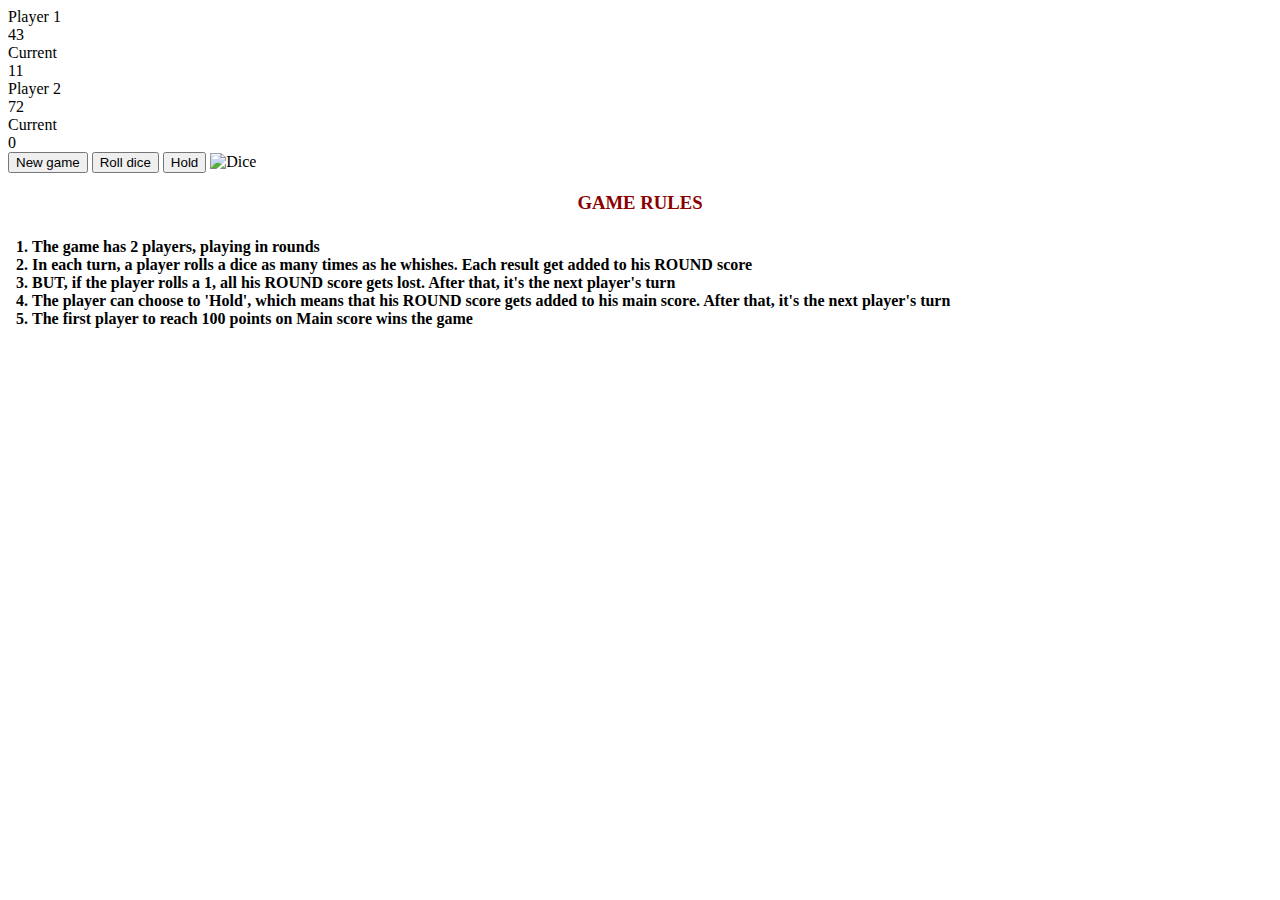
==== game.html @ 584fe74d "Add files via upload" ====
<!DOCTYPE html>
<html lang="en">
    <head>
        <meta charset="UTF-8">
        <link href="https://fonts.googleapis.com/css?family=Lato:100,300,600" rel="stylesheet" type="text/css">
        <link href="http://code.ionicframework.com/ionicons/2.0.1/css/ionicons.min.css" rel="stylesheet" type="text/css">
        <link type="text/css" rel="stylesheet" href="css/style.css">
        
        <title>Pig Game</title>
    </head>

    <body>

	
        <div class="wrapper clearfix">
		
            <div class="player-0-panel active">
                <div class="player-name" id="name-0">Player 1</div>
                <div class="player-score" id="score-0">43</div>
                <div class="player-current-box">
                    <div class="player-current-label">Current</div>
                    <div class="player-current-score" id="current-0">11</div>
                </div>
            </div>
            
            <div class="player-1-panel">
                <div class="player-name" id="name-1">Player 2</div>
                <div class="player-score" id="score-1">72</div>
                <div class="player-current-box">
                    <div class="player-current-label">Current</div>
                    <div class="player-current-score" id="current-1">0</div>
                </div>
            </div>
            
            <button class="btn-new"><i class="ion-ios-plus-outline"></i>New game</button>
            <button class="btn-roll"><i class="ion-ios-loop"></i>Roll dice</button>
            <button class="btn-hold"><i class="ion-ios-download-outline"></i>Hold</button>
            
            <img src="img/dice-5.png" alt="Dice" class="dice">
			
			<div style="text-align :center;">
		<h3 style="font-weight:800;color:darkred;"> GAME RULES </h3>
<ol style="margin:20px;text-align:left;font-weight:800;padding:4px;color:black">

<li>The game has 2 players, playing in rounds </li>
<li>In each turn, a player rolls a dice as many times as he whishes. Each result get added to his ROUND score </li>
<li>BUT, if the player rolls a 1, all his ROUND score gets lost. After that, it's the next player's turn</li>
<li>The player can choose to 'Hold', which means that his ROUND score gets added to his main score. After that, it's the next player's turn</li>
<li>The first player to reach 100 points on Main score wins the game</li>
</ul>

		
		</div>
		
        </div>
        
		
		
        <script src="js/gameapp.js"></script>
    </body>
</html>
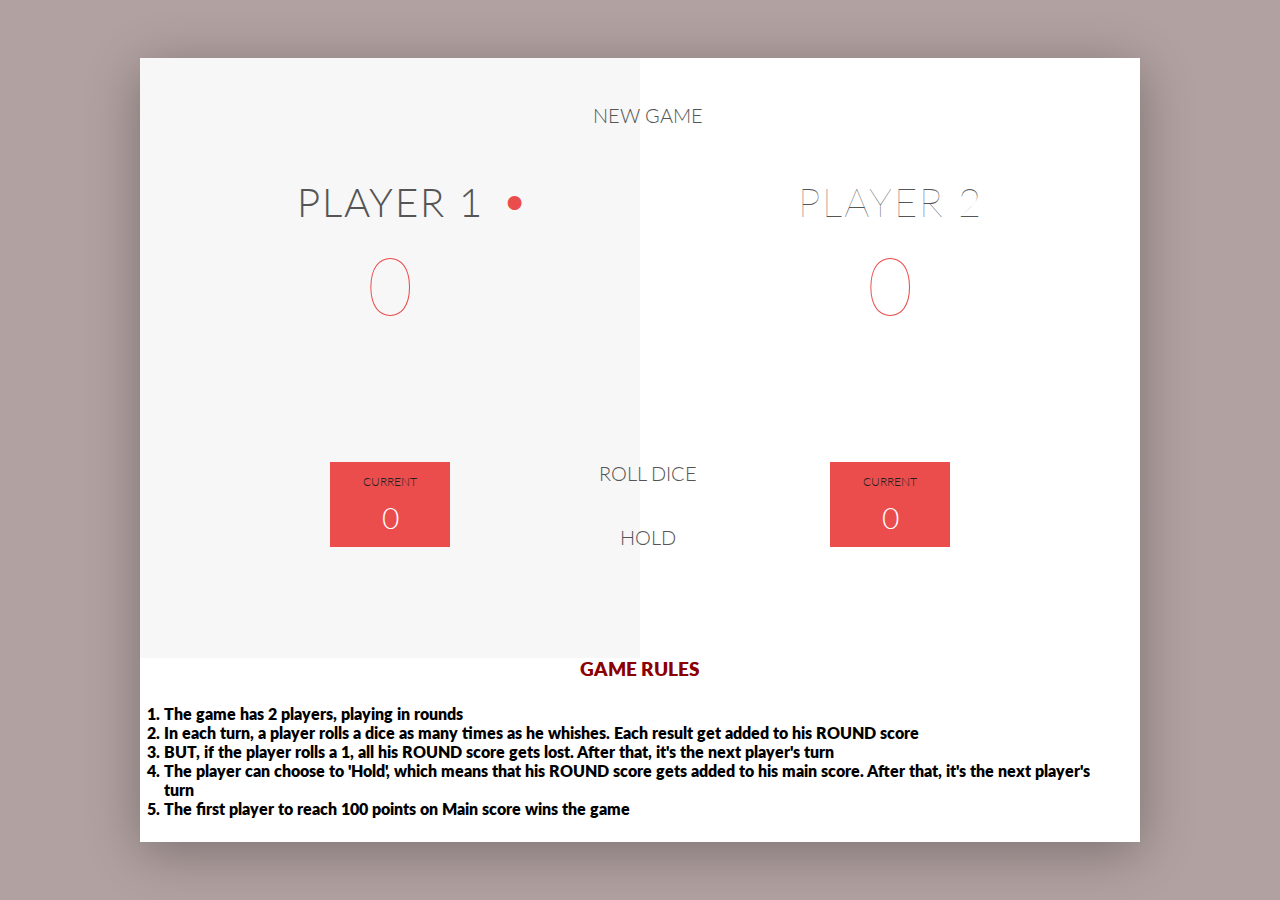
==== commit c22c2765: "Update game.html" ====
--- a/game.html
+++ b/game.html
@@ -6,7 +6,7 @@
         <link href="http://code.ionicframework.com/ionicons/2.0.1/css/ionicons.min.css" rel="stylesheet" type="text/css">
         <link type="text/css" rel="stylesheet" href="css/style.css">
         
-        <title>Pig Game</title>
+        <title>Game</title>
     </head>
 
     <body>
@@ -58,4 +58,4 @@
 		
         <script src="js/gameapp.js"></script>
     </body>
-</html>+</html>
--- a/css/style.css
+++ b/css/style.css
@@ -0,0 +1,154 @@
+/**********************************************
+*** GENERAL
+**********************************************/
+
+* {
+    margin: 0;
+    padding: 0;
+    box-sizing: border-box;
+    
+}
+
+.clearfix::after {
+    content: "";
+    display: table;
+    clear: both;
+}
+
+body {
+    background-image: linear-gradient(rgba(62, 20, 20, 0.4), rgba(62, 20, 20, 0.4)), url(back.jpg);
+    background-size: cover;
+    background-position: center;
+    font-family: Lato;
+    font-weight: 300;
+    position: relative;
+    height: 100vh;
+    color: #555;
+}
+
+.wrapper {
+    width: 1000px;
+    position: absolute;
+    top: 50%;
+    left: 50%;
+    transform: translate(-50%, -50%);
+    background-color: #fff;
+    box-shadow: 0px 10px 50px rgba(0, 0, 0, 0.3);
+    overflow: hidden;
+}
+
+.player-0-panel,
+.player-1-panel {
+    width: 50%;
+    float: left;
+    height: 600px;
+    padding: 100px;
+}
+
+
+
+/**********************************************
+*** PLAYERS
+**********************************************/
+
+.player-name {
+    font-size: 40px;
+    text-align: center;
+    text-transform: uppercase;
+    letter-spacing: 2px;
+    font-weight: 100;
+    margin-top: 20px;
+    margin-bottom: 10px;
+    position: relative;
+}
+
+.player-score {
+    text-align: center;
+    font-size: 80px;
+    font-weight: 100;
+    color: #EB4D4D;
+    margin-bottom: 130px;
+}
+
+.active { background-color: #f7f7f7; }
+.active .player-name { font-weight: 300; }
+
+.active .player-name::after {
+    content: "\2022";
+    font-size: 47px;
+    position: absolute;
+    color: #EB4D4D;
+    top: -7px;
+    right: 10px;
+    
+}
+
+.player-current-box {
+    background-color: #EB4D4D;
+    color: #fff;
+    width: 40%;
+    margin: 0 auto;
+    padding: 12px;
+    text-align: center;
+}
+
+.player-current-label {
+    text-transform: uppercase;
+    margin-bottom: 10px;
+    font-size: 12px;
+    color: #222;
+}
+
+.player-current-score {
+    font-size: 30px;
+}
+
+button {
+    position: absolute;
+    width: 200px;
+    left: 50%;
+    transform: translateX(-50%);
+    color: #555;
+    background: none;
+    border: none;
+    font-family: Lato;
+    font-size: 20px;
+    text-transform: uppercase;
+    cursor: pointer;
+    font-weight: 300;
+    transition: background-color 0.3s, color 0.3s;
+}
+
+button:hover { font-weight: 600; }
+button:hover i { margin-right: 20px; }
+
+button:focus {
+    outline: none;
+}
+
+i {
+    color: #EB4D4D;
+    display: inline-block;
+    margin-right: 15px;
+    font-size: 32px;
+    line-height: 1;
+    vertical-align: text-top;
+    margin-top: -4px;
+    transition: margin 0.3s;
+}
+
+.btn-new { top: 45px;}
+.btn-roll { top: 403px;}
+.btn-hold { top: 467px;}
+
+.dice {
+    position: absolute;
+    left: 50%;
+    top: 178px;
+    transform: translateX(-50%);
+    height: 100px;
+    box-shadow: 0px 10px 60px rgba(0, 0, 0, 0.10);
+}
+
+.winner { background-color: #f7f7f7; }
+.winner .player-name { font-weight: 300; color: #EB4D4D; }